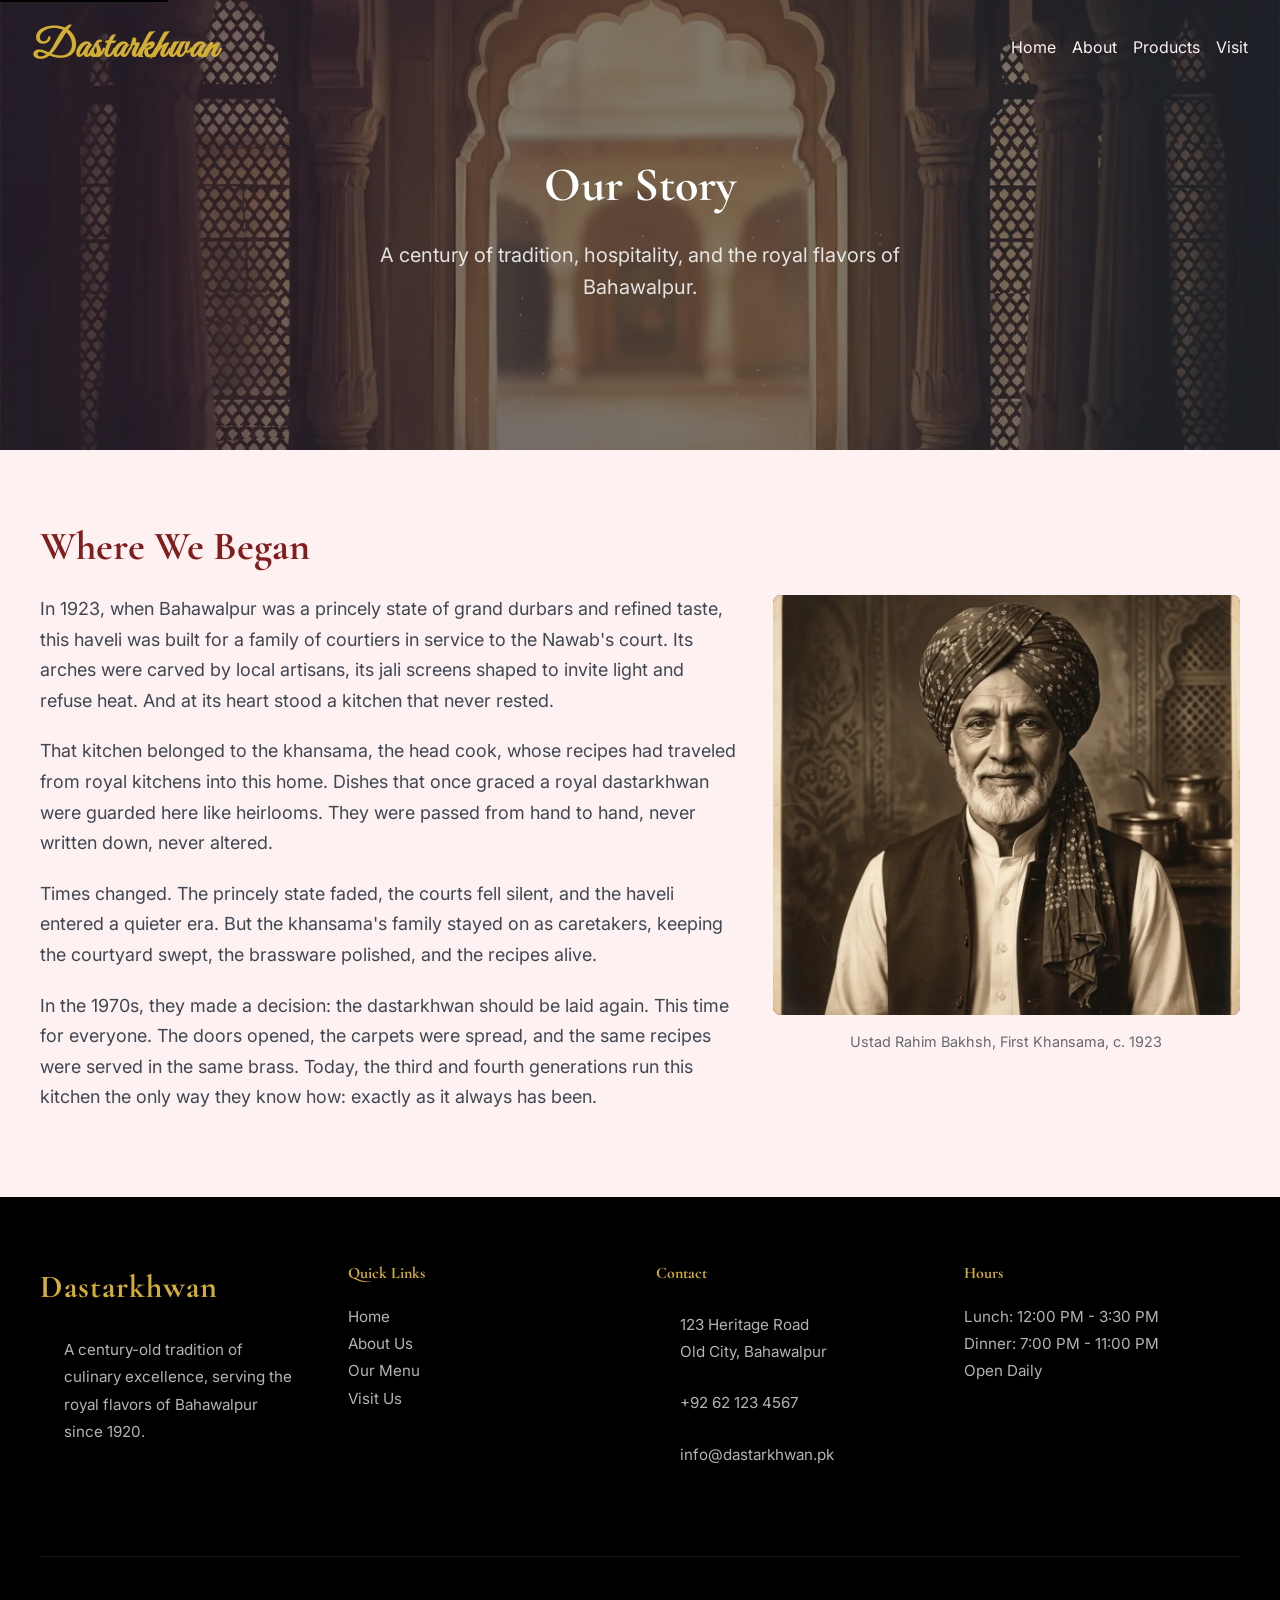
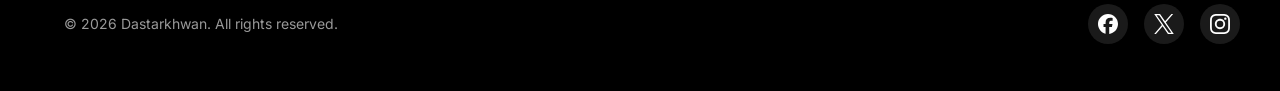
==== about.html @ 790984f5 "feat: added the about page." ====
<!doctype html>
<html lang="en">
    <head>
        <meta charset="utf-8" />
        <!-- Ensures proper viewport scaling on mobile/tablet devices -->
        <meta name="viewport" content="width=device-width, initial-scale=1.0" />
        <!-- Concise description for search engines & social previews -->
        <meta name="description" content="The story of Dastarkhwan — a century-old haveli in Bahawalpur, its khansama lineage, and the Nawabi recipes we serve today.">
        <!-- Preconnect to Google Fonts for faster loading -->
        <link rel="preconnect" href="https://fonts.googleapis.com" />
        <link rel="preconnect" href="https://fonts.gstatic.com" crossorigin />
        <link
            href="https://fonts.googleapis.com/css2?family=Cormorant+Garamond:wght@600;700&family=Great+Vibes&family=Inter:wght@400;500&display=swap"
            rel="stylesheet"
        />
        <link
            href="https://fonts.googleapis.com/css2?family=Inter:wght@400;500&family=Playfair+Display:wght@600;700&display=swap"
            rel="stylesheet"
        />
        <!-- Favicon -->
        <link rel="icon" type="image/x-icon" href="/favicon.ico">
        <link rel="icon" type="image/png" sizes="32x32" href="/images/favicon-32x32.png">
        <link rel="icon" type="image/png" sizes="16x16" href="/images/favicon-16x16.png">
        <link rel="apple-touch-icon" sizes="180x180" href="/images/apple-touch-icon.png">
        <link rel="manifest" href="/site.webmanifest">

        <!--Title -->
        <title>Our Story | Dastarkhwan</title>
        <link rel="stylesheet" type="text/css" href="css/styles.css" />
    </head>
    <body>
        <a href="#main" class="skip-link">Skip to main content</a>
        <header class="site-header">
            <h1><a href="index.html" class="logo-link">Dastarkhwan</a></h1>
            <nav>
                <ul>
                    <li><a href="#" class="nav-link">Home</a></li>
                    <li><a href="#" class="nav-link" aria-current="page">About</a></li>
                    <li><a href="#" class="nav-link">Products</a></li>
                    <li><a href="#" class="nav-link">Visit</a></li>
                </ul>
            </nav>
        </header>
        <main id="main" role="main" aria-label="Main content — Our Story">
            <section class="page-hero">
                <div class="container">
                    <h2>Our Story</h2>
                    <p>A century of tradition, hospitality, and the royal flavors of Bahawalpur.</p>
                </div>
            </section>
            <section class="origin">
                <div class="container">
                    <div class="origin-grid">
                        <div class="origin-text">
                            <h2>Where We Began</h2>
                            <p>In 1923, when Bahawalpur was a princely state of grand durbars and refined taste, this haveli was built for a family of courtiers in service to the Nawab's court. Its arches were carved by local artisans, its jali screens shaped to invite light and refuse heat. And at its heart stood a kitchen that never rested.</p>
                            <p>That kitchen belonged to the khansama, the head cook, whose recipes had traveled from royal kitchens into this home. Dishes that once graced a royal dastarkhwan were guarded here like heirlooms. They were passed from hand to hand, never written down, never altered.</p>
                            <p>Times changed. The princely state faded, the courts fell silent, and the haveli entered a quieter era. But the khansama's family stayed on as caretakers, keeping the courtyard swept, the brassware polished, and the recipes alive.</p>
                            <p>In the 1970s, they made a decision: the dastarkhwan should be laid again. This time for everyone. The doors opened, the carpets were spread, and the same recipes were served in the same brass. Today, the third and fourth generations run this kitchen the only way they know how: exactly as it always has been.</p>
                        </div>
                        <figure class="origin-image">
                            <div class="origin-photo">
                                <img src="/images/khansama-portrait.webp"
                                     alt="Sepia-toned vintage portrait of the founding khansama: an elderly man with a white beard, wearing a crisp white kurta and dark waistcoat.">
                             </div>
                                <figcaption>Ustad Rahim Bakhsh, First Khansama, c. 1923</figcaption>
                        </figure>
                    </div>
                </div>
            </section>
        </main>
        <footer class="site-footer">
            <div class="container">
                <div class="footer-grid">
                    <!-- Brand Column -->
                    <div class="footer-col">
                        <h3 class="footer-logo">Dastarkhwan</h3>
                        <p>A century-old tradition of culinary excellence, serving the royal flavors of Bahawalpur since 1920.</p>
                    </div>

                    <!-- Quick Links -->
                    <div class="footer-col">
                        <h4>Quick Links</h4>
                        <ul class="footer-links">
                            <li><a href="index.html">Home</a></li>
                            <li><a href="about.html">About Us</a></li>
                            <li><a href="products.html">Our Menu</a></li>
                            <li><a href="visit.html">Visit Us</a></li>
                        </ul>
                    </div>

                    <!-- Contact Info -->
                    <div class="footer-col">
                        <h4>Contact</h4>
                        <address class="footer-contact">
                            <p>123 Heritage Road<br>Old City, Bahawalpur</p>
                            <p>+92 62 123 4567</p>
                            <p>info@dastarkhwan.pk</p>
                        </address>
                    </div>

                    <!-- Hours -->
                    <div class="footer-col">
                        <h4>Hours</h4>
                        <ul class="footer-hours">
                            <li>Lunch: 12:00 PM - 3:30 PM</li>
                            <li>Dinner: 7:00 PM - 11:00 PM</li>
                            <li>Open Daily</li>
                        </ul>
                    </div>
                </div>

                <div class="footer-bottom">
                    <p>&copy; 2026 Dastarkhwan. All rights reserved.</p>
                    <div class="social-links">
                        <a href="#" aria-label="Facebook" class="social-link">
                            <img src="/images/icons/facebook.svg" alt="Facebook" width="24" height="24">
                        </a>
                        <a href="#" aria-label="X (formerly Twitter)" class="social-link">
                            <img src="/images/icons/x.svg" alt="X" width="24" height="24">
                        </a>
                        <a href="#" aria-label="Instagram" class="social-link">
                            <img src="/images/icons/instagram.svg" alt="Instagram" width="24" height="24">
                        </a>
                    </div>
                </div>
            </div>
        </footer>
        <script src="js/scripts.js"></script>
    </body>
</html>
---- css/styles.css ----
/*css/styles.css*/
:root {
    /* --- Main Brand Palette (Bahawalpur Heritage) --- */
    --clr-primary: hsl(0, 63%, 31%); /* Deep Burgundy (Main brand color) */
    --clr-secondary: hsl(
        0,
        47%,
        48%
    ); /* Lighter Red (Hover states, secondary elements) */
    --clr-accent: hsl(
        46,
        65%,
        52%
    ); /* Metallic Gold (Highlights, borders, special details) */

    /* --- UI Colors --- */
    --clr-bg: hsl(0, 86%, 97%); /* Soft Cream (Main page background) */
    --clr-text: hsla(
        215,
        28%,
        17%,
        85%
    ); /* Dark Slate (Main text, softer than pure black) */
    --clr-dark: hsl(215, 28%, 17%);

    /* --- System Colors (For feedback messages) --- */
    --clr-success: hsl(142, 72%, 29%); /* Deep Green */
    --clr-warning: hsl(26, 90%, 37%); /* Muted Amber */
    --clr-error: hsl(0, 74%, 42%); /* Muted Red */

    --clr-pure-white: hsl(0, 0%, 100%);
    --clr-true-black: hsl(0, 0%, 0%);
    --clr-antique-gold: hsl(43, 89%, 38%);

    /* Typography: Elegant serif for heritage headings, clean sans-serif for body */
    --ff-logo: "Great Vibes", cursive;
    --ff-heading: "Cormorant Garamond", "Playfair Display", Georgia, serif;
    --ff-body: "Inter", system-ui, sans-serif;
    /* Spacing Scale: Using 'rem' ensures spacing scales if the user changes browser text size */
    --space-sm: 1rem; /* 16px */
    --space-md: 2rem; /* 32px */
    --space-lg: 4rem; /* 64px */
    /* Additional style variables */
    --border-color: hsl(220, 13%, 91%);
    --radius-sm: 4px;
    --radius-md: 8px;
    --shadow-sm: 0 2px 4px hsla(215, 28%, 17%, 0.08);
    --shadow-md: 0 3px 6px hsla(215, 28%, 17%, 0.08);
    --shadow-md-wt: 0 3px 6px hsla(220, 13%, 91%, 75%);
    --transition-base: all 0.3s ease;
}

/* Reset browser default styling */
*,
*::before,
*::after {
    box-sizing: border-box;
    margin: 0;
    padding: 0;
}
body {
    font-family: var(--ff-body);
    line-height: 1.6;
    color: var(--clr-text);
}

p {
    font-size: 1.125rem;
}

/* Hides the skip link off-screen by default */

.skip-link {
    position: absolute;
    top: -40px;
    left: 0;
    background: var(--clr-true-black);
    color: var(--clr-pure-white);
    padding: 0.5rem;
    z-index: 100;
}

/* Slides the link into view ONLY when focused via keyboard */
.skip-link:focus {
    top: 0;
}
/* ============================================
   LAYOUT: HEADER & NAVIGATION
   ============================================ */
.site-header {
    background-color: transparent;
    color: var(--clr-pure-white);
    padding: var(--space-sm) var(--space-md);
    display: flex;
    justify-content: space-between;
    align-items: center;
    position: fixed;
    width: 100%;
    top: 0;
    z-index: 50;
}

/* site-header */
.site-header h1 {
    font-family: var(--ff-heading);
    color: var(--clr-primary);
}

.site-header ul {
    list-style: none;
    display: flex;
    gap: var(--space-sm);
}

/* Primary navigation styling */
.nav-link {
    text-decoration: none;
    color: var(--clr-bg);
    transition: var(--transition-base);
}
.nav-link:hover {
    color: var(--clr-secondary);
    text-shadow: var(--shadow-md-wt);
}

.logo-link {
    font-family: var(--ff-logo);
    font-size: 2.5rem;
    letter-spacing: 0.03em;
    text-decoration: none;
    color: var(--clr-accent);
}

.logo-link:hover {
    color: var(--clr-secondary);
    text-shadow: var(--shadow-md-wt);
}

.hero {
    background:
        linear-gradient(hsla(215, 28%, 17%, 50%), hsla(215, 28%, 17%, 50%)),
        url("/images/banner.webp");
    background-color: var(--clr-primary);
    background-size: cover;
    background-position: center;
    min-height: 100vh;
    display: flex;
    justify-content: center;
    align-items: center;
}

.hero-content {
    color: var(--clr-pure-white);
    text-align: center;
    max-width: 600px;
    padding: 0 var(--space-sm);
}
.hero h2 {
    font-family: var(--ff-heading);
    font-size: 3rem;
    margin-bottom: var(--space-sm);
}

.hero p {
    font-size: 1.125rem;
    margin-top: 1rem; /* Adds a little breathing room between the h2 and the p */
}

.btn-primary {
    display: inline-block;
    background-color: var(--clr-accent);
    color: var(--clr-text);
    padding: 0.75rem 2rem;
    text-decoration: none;
    border-radius: var(--radius-sm);
    margin-top: var(--space-sm);
    transition: var(--transition-base); /* Enables smooth animations */
}

.btn-primary:hover {
    background-color: var(
        --clr-antique-gold
    ); /* A slightly darker, richer gold */
    color: var(--clr-pure-white);
    transform: translateY(-2px); /* Lifts the button up slightly */
    box-shadow: var(--shadow-sm); /* Adds a subtle shadow underneath */
}

/* The solid state of the header when scrolled */
.site-header.scrolled {
    background-color: var(--clr-bg); /* Back to soft cream */
    color: var(--clr-text); /* Back to dark slate text */
    box-shadow: var(--shadow-sm); /* Adds a subtle shadow underneath */
}

/* Ensure the logo and links change color when the header is solid */

.site-header.scrolled .nav-link {
    color: inherit;
}

.site-header.scrolled .nav-link:hover {
    color: var(--clr-primary);
    border-bottom: 1px solid var(--clr-secondary);
}

.site-header.scrolled .logo-link {
    color: var(--clr-primary);
}

.site-header.scrolled .logo-link:hover {
    color: var(--clr-secondary);
    text-shadow: var(--shadow-md);
}

.heritage {
    background-color: var(--clr-bg);
    padding: var(--space-lg) var(--space-md);
    color: var(--clr-text);
    text-align: center;
}



.container {
    max-width: 1200px;
    margin: 0 auto;
}

.container p {
    margin: 1.5rem;
}

.btn-secondary {
    display: inline-block;
    background-color: var(--clr-bg);
    color: var(--clr-text);
    padding: 0.75rem 2rem;
    text-decoration: none;
    border: 1px solid var(--clr-accent);
    border-radius: var(--radius-sm);
    margin-top: var(--space-md);
    transition: var(--transition-base);
}

.btn-secondary:hover {
    background-color: var(--clr-accent);
    color: var(--clr-text);
}

/* ============================================
   SIGNATURE DISHES SECTION
============================================ */
.signature-dishes {
    background-color: var(--clr-bg);
    padding: var(--space-lg) var(--space-md);
    text-align: center;
}

.signature-dishes h2 {
    font-family: var(--ff-heading);
    font-size: 2.5rem;
    color: var(--clr-primary);
    margin-bottom: var(--space-sm);
}

.signature-dishes .section-intro {
    font-size: 1.125rem;
    color: var(--clr-text);
    margin-bottom: var(--space-md);
    max-width: 600px;
    margin-left: auto;
    margin-right: auto;
}



/* Grid Layout */
.dishes-grid {
    display: grid;
    grid-template-columns: repeat(auto-fit, minmax(280px, 1fr));
    gap: var(--space-md);
    margin: var(--space-lg) 0;
}

/* Dish Card */
.dish-card {
    background-color: var(--clr-pure-white);
    border-radius: var(--radius-md);
    overflow: hidden;
    box-shadow: var(--shadow-sm);
    transition: var(--transition-base);
    position: relative;
}

.dish-card:hover {
    transform: translateY(-4px);
    box-shadow: var(--shadow-md);
}

/* Dish Image Container */
.dish-image {
    position: relative;
    width: 100%;
    height: 250px;
    overflow: hidden;
}

.dish-image img {
    width: 100%;
    height: 100%;
    object-fit: cover;
    transition: var(--transition-base);
}

.dish-card:hover .dish-image img {
    transform: scale(1.05);
}

/* Favorite Button */
.favorite-btn {
    position: absolute;
    top: 1rem;
    right: 1rem;
    background-color: var(--clr-pure-white);
    border: none;
    border-radius: 50%;
    width: 40px;
    height: 40px;
    cursor: pointer;
    display: flex;
    align-items: center;
    justify-content: center;
    box-shadow: var(--shadow-sm);
    transition: var(--transition-base);
}

.favorite-btn:hover {
    transform: scale(1.1);
}

.heart-icon {
    font-size: 1.5rem;
    color: var(--clr-text);
    transition: var(--transition-base);
}

.favorite-btn.active .heart-icon {
    color: var(--clr-error);
}

/* Dish Content */
.dish-content {
    padding: var(--space-sm);
    text-align: left;
}

.dish-content h3 {
    font-family: var(--ff-heading);
    font-size: 1.5rem;
    color: var(--clr-primary);
    margin-bottom: 0.5rem;
}

.dish-content p {
    font-size: 1rem;
    color: var(--clr-text);
    margin-bottom: 1rem;
    line-height: 1.6;
}

/* Dish Footer (Price & Favorite Count) */
.dish-footer {
    display: flex;
    justify-content: space-between;
    align-items: center;
    padding-top: 1rem;
    border-top: 1px solid var(--border-color);
}

.price {
    font-size: 1.25rem;
    font-weight: 600;
    color: var(--clr-accent);
}

.favorite-count {
    font-size: 0.875rem;
    color: var(--clr-text);
    opacity: 0.7;
}



/* Adjust grid for better column distribution */
.dishes-grid {
    display: grid;
    grid-template-columns: repeat(
        auto-fit,
        minmax(250px, 1fr)
    ); /* Slightly smaller min */
    gap: var(--space-md);
    margin: var(--space-lg) 0;
}

/* Add missing shadow variable if not present */
.shadow-md {
    box-shadow: var(--shadow-md);
}

/* ============================================
   THE DINING EXPERIENCE SECTION
============================================ */
.experience {
    background-color: var(--clr-primary); /* Deep burgundy background */
    color: var(--clr-pure-white);
    padding: var(--space-md) var(--space-sm);
    text-align: center;
}

.experience h2 {
    font-family: var(--ff-heading);
    font-size: 2.5rem;
    margin-bottom: var(--space-sm);
}

.experience .section-intro {
    color: hsla(0, 0%, 100%, 0.8); /* Slightly transparent white for subtext */
    margin-bottom: var(--space-lg);
 /*   max-width: 600px; */
    margin-left: auto;
    margin-right: auto;
}

/* Features Grid */
.features-grid {
    display: grid;
    grid-template-columns: repeat(auto-fit, minmax(280px, 1fr));
    gap: var(--space-sm);
    margin: 0 auto;
}

/* Feature Card */
.feature-card {
    background-color: hsla(0, 0%, 100%, 0.05); /* Very subtle white overlay */
    border: 1px solid var(--clr-accent); /* Metallic gold border */
    border-radius: var(--radius-md);
    padding: var(--space-sm);
    transition: var(--transition-base);
}

.feature-card:hover {
    background-color: hsla(0, 0%, 100%, 0.1); /* Slightly brighter on hover */
    transform: translateY(-4px);
}

.feature-icon {
    font-size: 3rem;
    margin-bottom: var(--space-sm);
    display: block;
}

.feature-card h3 {
    font-family: var(--ff-heading);
    font-size: 1.5rem;
    color: var(--clr-accent); /* Gold headings */
    margin-bottom: 0.5rem;
}

.feature-card p {
    font-size: 1rem;
    line-height: 1.6;
    color: hsla(0, 0%, 100%, 0.85);
}

/* ============================================
   TESTIMONIALS SECTION
============================================ */
.testimonials {
    background-color: var(--clr-bg);
    padding: var(--space-lg) var(--space-md);
    text-align: center;
}

.testimonials h2 {
    font-family: var(--ff-heading);
    font-size: 2.5rem;
    color: var(--clr-primary);
    margin-bottom: var(--space-sm);
}

.testimonials .section-intro {
    font-size: 1.125rem;
    color: var(--clr-text);
    margin-bottom: var(--space-lg);
    max-width: 600px;
    margin-left: auto;
    margin-right: auto;
}

/* Testimonials Grid */
.testimonials-grid {
    display: grid;
    grid-template-columns: repeat(auto-fit, minmax(280px, 1fr));
    gap: var(--space-md);
    max-width: 1200px;
    margin: 0 auto;
}

/* Testimonial Card */
.testimonial-card {
    background-color: var(--clr-pure-white);
    border-radius: var(--radius-md);
    padding: var(--space-md);
    box-shadow: var(--shadow-sm);
    transition: var(--transition-base);
    text-align: left;
    display: flex;
    flex-direction: column;
}

.testimonial-card:hover {
    transform: translateY(-4px);
    box-shadow: var(--shadow-md);
}

/* Star Rating */
.stars {
    color: var(--clr-accent);
    font-size: 1.25rem;
    margin-bottom: var(--space-sm);
    letter-spacing: 0.1em;
}

/* Quote */
.testimonial-card blockquote {
    font-size: 1rem;
    line-height: 1.7;
    color: var(--clr-text);
    margin-bottom: var(--space-sm);
    font-style: italic;
    flex-grow: 1;
    position: relative;
    padding-left: 1.5rem;
}

.testimonial-card blockquote::before {
    content: '"';
    position: absolute;
    left: 0;
    top: -0.5rem;
    font-size: 3rem;
    color: var(--clr-accent);
    font-family: var(--ff-heading);
    opacity: 0.3;
}

/* Customer Citation */
.testimonial-card cite {
    font-size: 0.875rem;
    color: var(--clr-primary);
    font-weight: 600;
    font-style: normal;
    display: block;
    margin-top: auto;
    padding-top: var(--space-sm);
    border-top: 1px solid var(--border-color);
}

/* ============================================
   VISIT US TEASER SECTION
============================================ */
.visit-teaser {
    background-color: var(--clr-dark); /* Dark slate for an evening feel */
    color: var(--clr-pure-white);
    padding: var(--space-lg) var(--space-md);
    text-align: center;
}

.visit-teaser h2 {
    font-family: var(--ff-heading);
    font-size: 2.5rem;
    margin-bottom: var(--space-sm);
}

.visit-teaser .section-intro {
    color: hsla(0, 0%, 100%, 0.8);
    margin-bottom: var(--space-lg);
}

.visit-info-grid {
    display: grid;
    grid-template-columns: repeat(auto-fit, minmax(250px, 1fr));
    gap: var(--space-md);
    max-width: 1000px; /* Keeps it from stretching too wide on 1920px screens */
    margin: 0 auto var(--space-lg);
}

.visit-card {
    padding: var(--space-md);
    border: 1px solid hsla(0, 0%, 100%, 0.1); /* Very subtle white border */
    border-radius: var(--radius-md);
    transition: var(--transition-base);
}

.visit-card:hover {
    border-color: var(--clr-accent); /* Turns gold on hover */
    transform: translateY(-4px);
}

.visit-icon {
    font-size: 2.5rem;
    margin-bottom: var(--space-sm);
}

.visit-card h3 {
    font-family: var(--ff-heading);
    font-size: 1.5rem;
    color: var(--clr-accent);
    margin-bottom: 0.5rem;
}

.visit-card p {
    font-size: 1rem;
    line-height: 1.6;
    color: hsla(0, 0%, 100%, 0.85);
}

/* ============================================
   FOOTER
============================================ */
.site-footer {
    background-color: var(--clr-true-black);
    color: var(--clr-pure-white);
    padding: var(--space-lg) var(--space-md) var(--space-md);
}

.footer-grid {
    display: grid;
    grid-template-columns: repeat(auto-fit, minmax(200px, 1fr));
    gap: var(--space-md);
    margin-bottom: var(--space-lg);
}

.footer-col h3,
.footer-col h4 {
    font-family: var(--ff-heading);
    color: var(--clr-accent);
    margin-bottom: var(--space-sm);
}

.footer-logo {
    font-family: var(--ff-logo);
    font-size: 2rem;
    letter-spacing: 0.03em;
}

.footer-col p,
.footer-col li {
    font-size: 0.95rem;
    line-height: 1.8;
    color: hsla(0, 0%, 100%, 0.7);
}

.footer-links {
    list-style: none;
}

.footer-links a {
    color: hsla(0, 0%, 100%, 0.7);
    text-decoration: none;
    transition: var(--transition-base);
}

.footer-links a:hover {
    color: var(--clr-accent);
}

.footer-contact {
    font-style: normal;
}

.footer-hours {
    list-style: none;
}

.footer-bottom {
    border-top: 1px solid hsla(0, 0%, 100%, 0.1);
    padding-top: var(--space-md);
    display: flex;
    justify-content: space-between;
    align-items: center;
    flex-wrap: wrap;
    gap: var(--space-sm);
}

.footer-bottom p {
    font-size: 0.875rem;
    color: hsla(0, 0%, 100%, 0.6);
}

.social-links {
    display: flex;
    gap: var(--space-sm);
}

.social-links a {
    font-size: 1.5rem;
    text-decoration: none;
    transition: var(--transition-base);
}

.social-links a:hover {
    transform: scale(1.2);
}

.social-links {
    display: flex;
    gap: var(--space-sm);
}

.social-link {
    display: inline-flex;
    align-items: center;
    justify-content: center;
    width: 40px;
    height: 40px;
    border-radius: 50%;
    background-color: hsla(0, 0%, 100%, 0.1);
    transition: var(--transition-base);
}

.social-link:hover {
    background-color: var(--clr-accent);
    transform: translateY(-2px);
}

.social-link img {
    width: 20px;
    height: 20px;
    filter: brightness(0) invert(1); /* Makes the icons white */
    transition: var(--transition-base);
}

.social-link:hover img {
    filter: brightness(0); /* Makes the icons black on gold background */
}

/* -------------- */
/* ============================================
   PAGE HERO — reusable on About / Products / Visit
============================================ */
.page-hero {
    background:
        linear-gradient(hsla(215, 28%, 17%, 0.55), hsla(215, 28%, 17%, 0.55)),
        url("/images/about-hero.webp"); /* your architectural-detail image */
    background-color: var(--clr-primary); /* fallback while image loads/missing */
    background-size: cover;
    background-position: center;
    min-height: 50vh; /* shorter than the homepage's 100vh */
    display: flex;
    justify-content: center;
    align-items: center;
    text-align: center;
    color: var(--clr-pure-white);
    padding: var(--space-lg) var(--space-md); /* breathing room on small screens */
}

.page-hero h2 {
    font-family: var(--ff-heading);
    font-size: 3rem;
    margin-bottom: var(--space-sm);
}

.page-hero p {
    font-size: 1.25rem;
    color: hsla(0, 0%, 100%, 0.85);
    max-width: 600px;
    margin: 0 auto;
}

/* ============================================
   THE ORIGIN SECTION
============================================ */
.origin {
    background-color: var(--clr-bg);
    padding: var(--space-lg) var(--space-md);
    color: var(--clr-text);
}

.origin-grid {
    display: grid;
    grid-template-columns: 3fr 2fr; /* text gets 60%, image gets 40% */
    gap: var(--space-md);
    align-items: center; /* image vertically centers against the text column */
}

.origin-text h2 {
    font-family: var(--ff-heading);
    font-size: 2.5rem;
    color: var(--clr-primary);
    margin-bottom: var(--space-sm);
}

.origin-text p {
    margin: 0 0 1.25rem 0; /* overrides .container p's 1.5rem on all sides */
    line-height: 1.7;
}

.origin-image {
    margin: 0;
}

/* Cropping frame: owns the fallback color, radius, and clipping */
.origin-photo {
    position: relative;
    min-height: 420px;
    border-radius: var(--radius-md);
    overflow: hidden;
    background-color: var(--clr-primary);
}

/* Absolute-fill: immune to the percentage-height ambiguity */
.origin-photo img {
    position: absolute;
    top: 0;
    left: 0;
    width: 100%;
    height: 100%;
    object-fit: cover;
    display: block;
}

/* Caption: dark text on cream — readable, plaque-like */
.origin-image figcaption {
    margin-top: var(--space-sm);
    text-align: center;
    font-size: 0.9rem;
    line-height: 1.5;
    color: var(--clr-text);
    opacity: 0.8;
}

@media (max-width: 800px) {
    .origin-grid {
        grid-template-columns: 1fr; /* stack: text first, image below */
    }
    .origin-photo {
        min-height: 360px;
    }
}
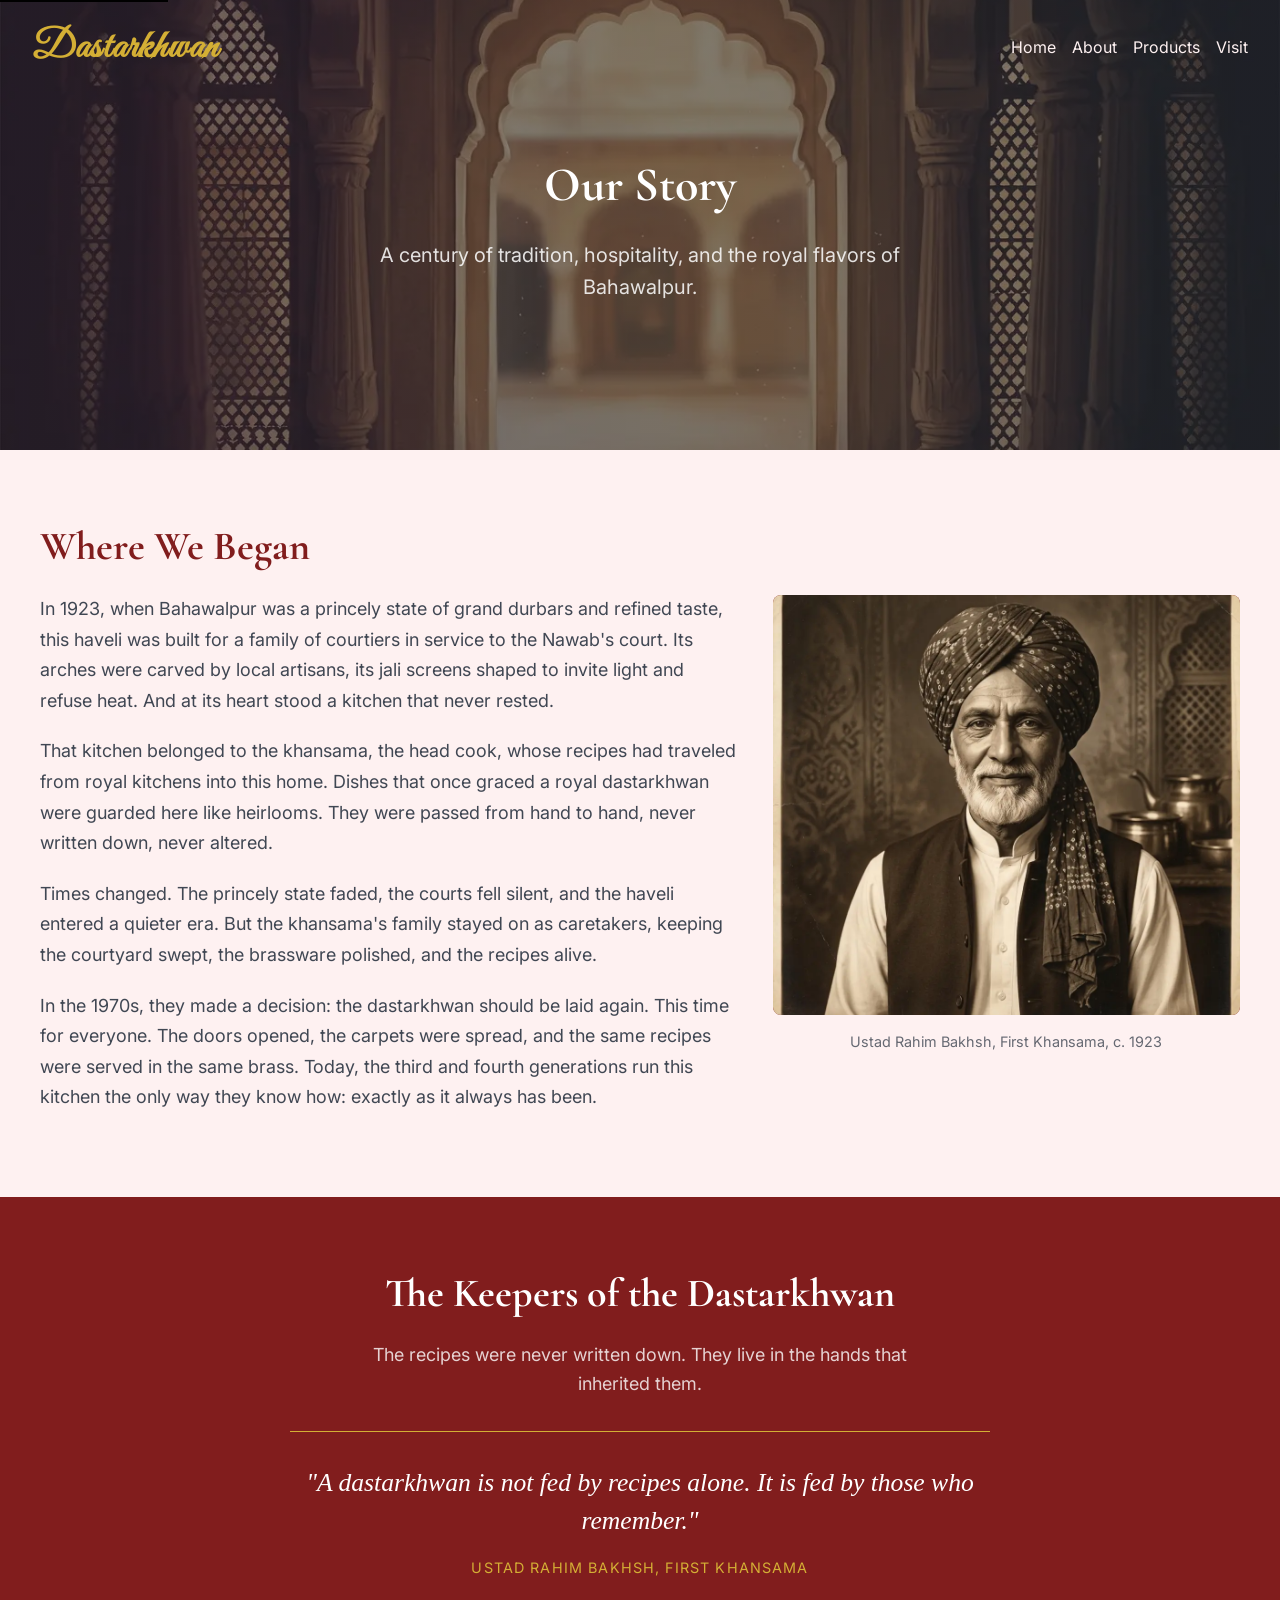
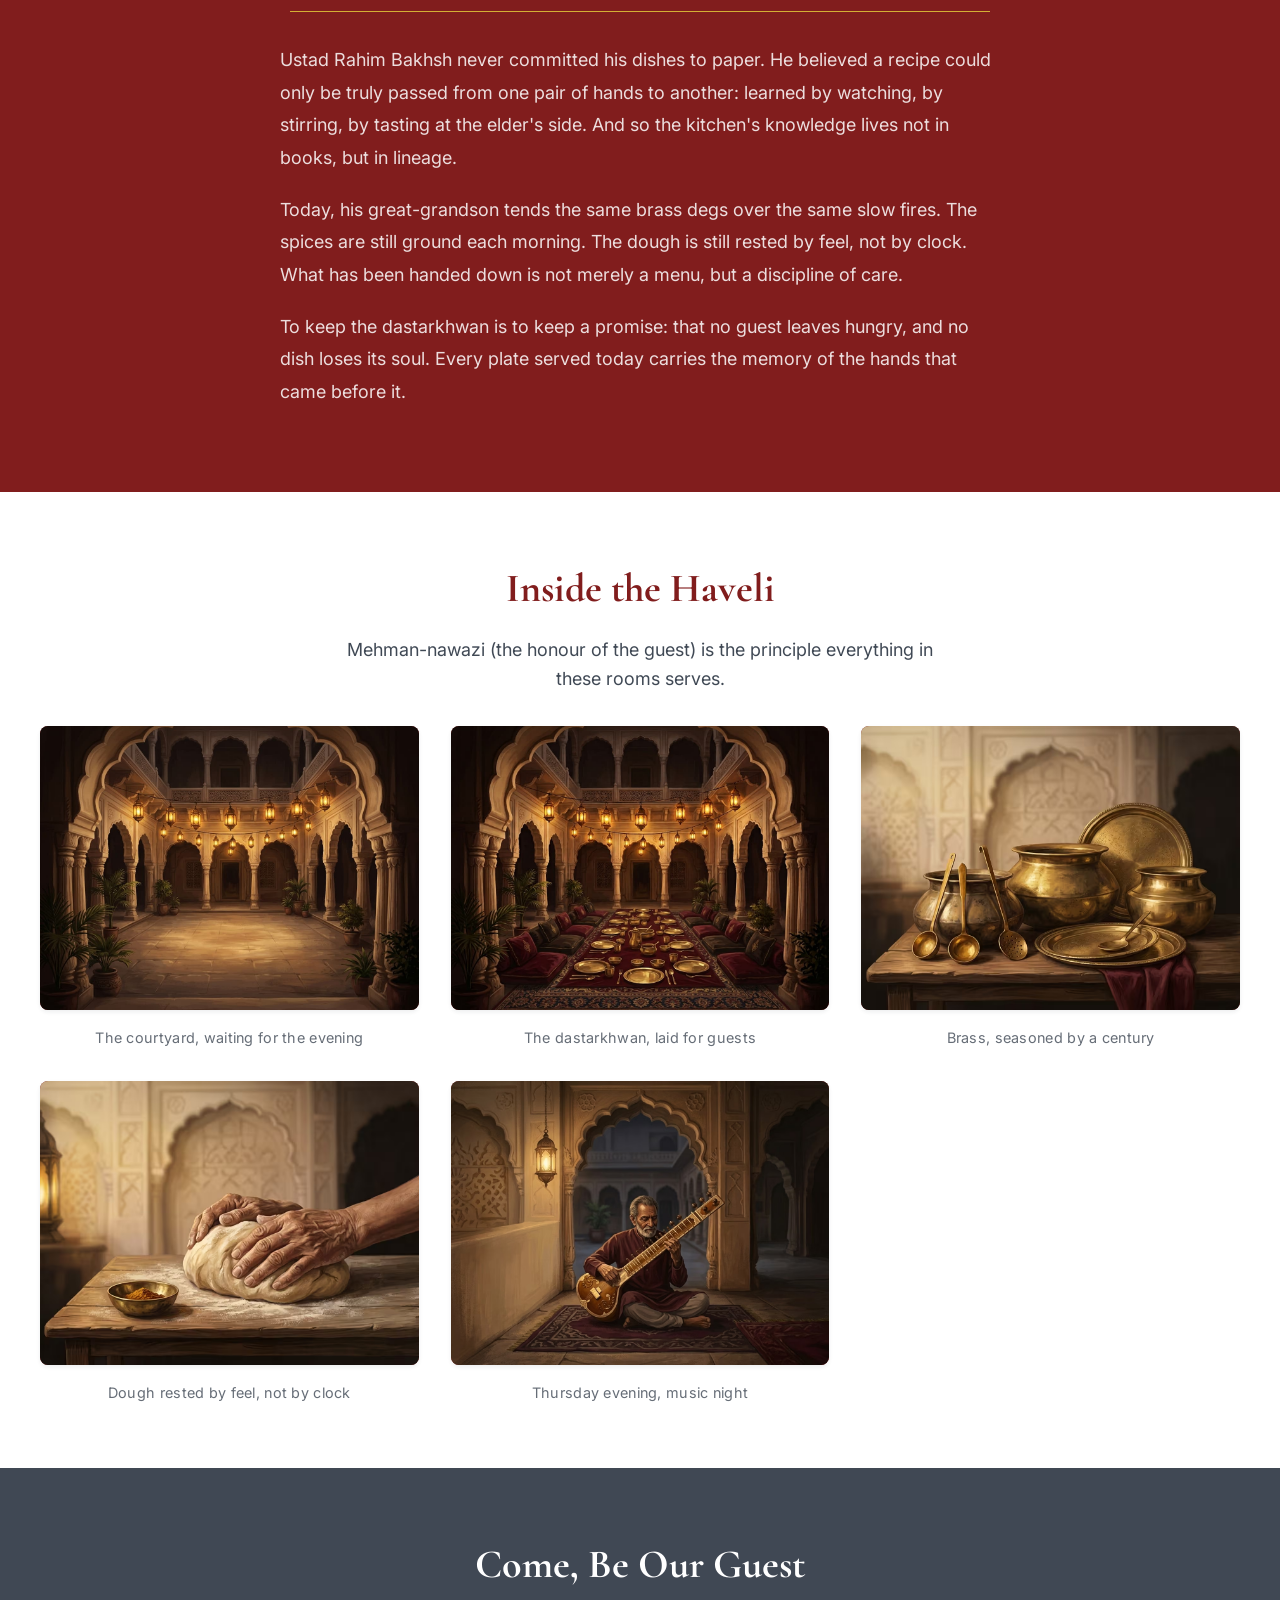
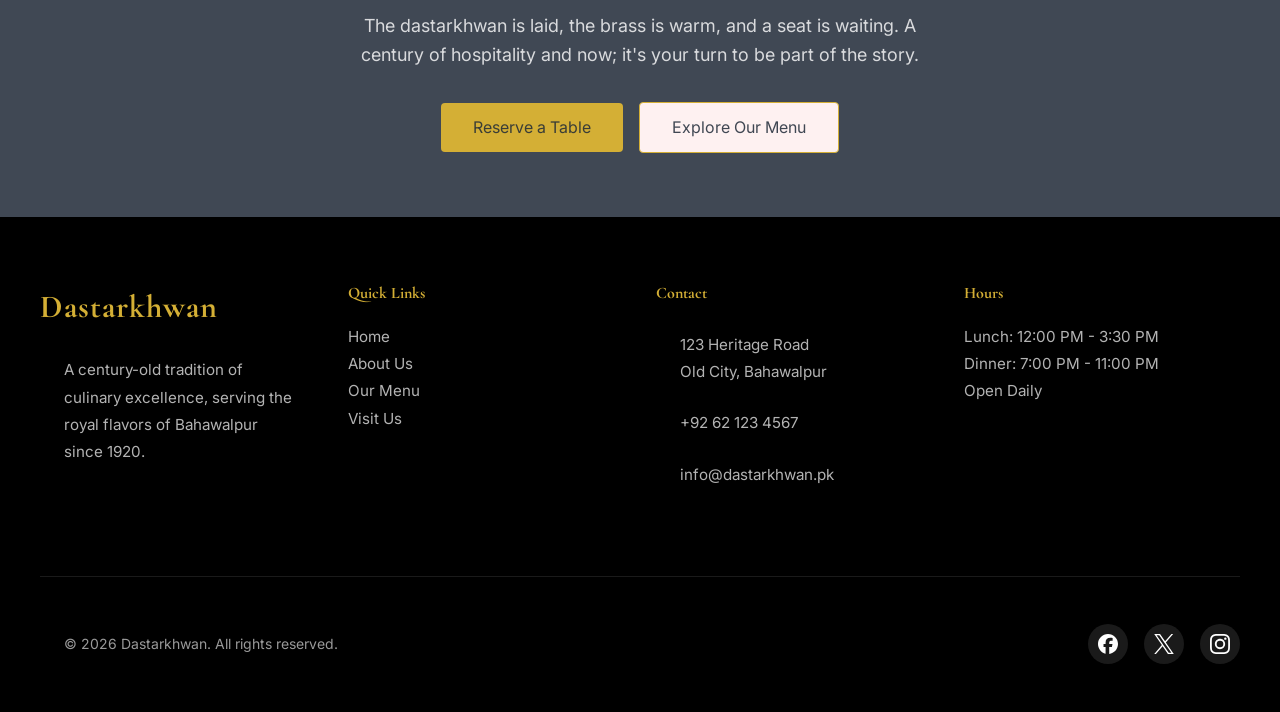
==== commit 0d73a79d: "feat: updated the about page." ====
--- a/about.html
+++ b/about.html
@@ -34,10 +34,10 @@
             <h1><a href="index.html" class="logo-link">Dastarkhwan</a></h1>
             <nav>
                 <ul>
-                    <li><a href="#" class="nav-link">Home</a></li>
-                    <li><a href="#" class="nav-link" aria-current="page">About</a></li>
-                    <li><a href="#" class="nav-link">Products</a></li>
-                    <li><a href="#" class="nav-link">Visit</a></li>
+                    <li><a href="index.html" class="nav-link">Home</a></li>
+                    <li><a href="about.html" class="nav-link" aria-current="page">About</a></li>
+                    <li><a href="products.html" class="nav-link">Products</a></li>
+                    <li><a href="visit.html" class="nav-link">Visit</a></li>
                 </ul>
             </nav>
         </header>
@@ -68,6 +68,111 @@
                     </div>
                 </div>
             </section>
+            <section class="keepers">
+                <div class="container">
+                    <h2>The Keepers of the Dastarkhwan</h2>
+                    <p class="section-intro">
+                        The recipes were never written down. They live in the hands that inherited them.
+                    </p>
+
+                <blockquote class="keeper-creed">
+                    <p>"A dastarkhwan is not fed by recipes alone. It is fed by those who remember."</p>
+                    <cite>Ustad Rahim Bakhsh, first khansama</cite>
+                </blockquote>
+
+                <div class="keepers-text">
+                    <p>
+                        Ustad Rahim Bakhsh never committed his dishes to paper. He believed a recipe
+                        could only be truly passed from one pair of hands to another: learned by
+                        watching, by stirring, by tasting at the elder's side. And so the kitchen's
+                        knowledge lives not in books, but in lineage.
+                    </p>
+                    <p>
+                        Today, his great-grandson tends the same brass degs over the same slow fires.
+                        The spices are still ground each morning. The dough is still rested by feel,
+                        not by clock. What has been handed down is not merely a menu, but a discipline
+                        of care.
+                    </p>
+                    <p>
+                        To keep the dastarkhwan is to keep a promise: that no guest leaves hungry, and
+                        no dish loses its soul. Every plate served today carries the memory of the
+                        hands that came before it.
+                    </p>
+                </div>
+                </div>
+            </section>
+            <section class="gallery">
+                <div class="container">
+        <h2>Inside the Haveli</h2>
+        <p class="section-intro">
+            Mehman-nawazi (the honour of the guest) is the principle
+            everything in these rooms serves.
+        </p>
+
+        <div class="gallery-grid">
+            <!-- Figure 1 -->
+            <figure class="gallery-item">
+                <div class="gallery-frame">
+                    <img src="/images/gallery/courtyard-dusk.jpg"
+                         alt="The haveli's open courtyard at dusk, strung with glowing lanterns that cast pools of amber light on worn stone."
+                         loading="lazy">
+                </div>
+                <figcaption>The courtyard, waiting for the evening</figcaption>
+            </figure>
+            <!-- Figure 2 -->
+            <figure class="gallery-item">
+                <div class="gallery-frame">
+                    <img src="/images/gallery/dastarkhwan-spread.jpg"
+                         alt="A burgundy velvet dastarkhwan cloth laid on the floor with rows of polished brass plates and low cushions."
+                         loading="lazy">
+                </div>
+                <figcaption>The dastarkhwan, laid for guests</figcaption>
+            </figure>
+            <!-- Figure 3 -->
+            <figure class="gallery-item">
+                <div class="gallery-frame">
+                    <img src="/images/gallery/brass-deghs.avif"
+                         alt="A group of heirloom brass cooking pots, ladles, and serving trays on a worn wooden surface, dulled by decades of use."
+                         loading="lazy">
+                </div>
+                <figcaption>Brass, seasoned by a century</figcaption>
+            </figure>
+            <!-- Figure 4 -->
+            <figure class="gallery-item">
+                <div class="gallery-frame">
+                    <img src="/images/gallery/hands-dough.avif"
+                         alt="Weathered hands kneading dough on a floured wooden board, with a small brass bowl of spices nearby."
+                         loading="lazy">
+                </div>
+                <figcaption>Dough rested by feel, not by clock</figcaption>
+            </figure>
+
+            <!-- Figure 4 -->
+            <figure class="gallery-item">
+                <div class="gallery-frame">
+                    <img src="/images/gallery/musician.avif"
+                         alt="A traditional musician seated in warm evening light, playing a stringed instrument."
+                         loading="lazy">
+                </div>
+                <figcaption>Thursday evening, music night</figcaption>
+            </figure>
+            <!-- Figures 2–6 follow the exact same structure -->
+                </div>
+                </div>
+            </section>
+            <section class="about-cta">
+    <div class="container">
+        <h2>Come, Be Our Guest</h2>
+        <p class="section-intro">
+            The dastarkhwan is laid, the brass is warm, and a seat is waiting.
+            A century of hospitality and now; it's your turn to be part of the story.
+        </p>
+        <div class="cta-buttons">
+            <a href="visit.html" class="btn-primary">Reserve a Table</a>
+            <a href="products.html" class="btn-secondary">Explore Our Menu</a>
+        </div>
+    </div>
+</section>
         </main>
         <footer class="site-footer">
             <div class="container">
--- a/css/styles.css
+++ b/css/styles.css
@@ -849,3 +849,163 @@
         min-height: 360px;
     }
 }
+
+/* ============================================
+   THE KEEPERS OF THE DASTARKHWAN SECTION
+============================================ */
+.keepers {
+    background-color: var(--clr-primary);
+    color: var(--clr-pure-white);
+    padding: var(--space-lg) var(--space-md);
+    text-align: center;
+}
+
+.keepers h2 {
+    font-family: var(--ff-heading);
+    font-size: 2.5rem;
+    margin-bottom: var(--space-sm);
+}
+
+.keepers .section-intro {
+    font-size: 1.125rem;
+    color: hsla(0, 0%, 100%, 0.8);
+    max-width: 600px;
+    margin: 0 auto var(--space-md);
+}
+
+/* The creed: the centerpiece quote, framed like a plaque */
+.keeper-creed {
+    max-width: 700px;
+    margin: 0 auto var(--space-md);
+    padding: var(--space-md) 0;
+    border-top: 1px solid var(--clr-accent);
+    border-bottom: 1px solid var(--clr-accent);
+}
+
+.keeper-creed p {
+    font-family: var(--ff-heading);
+    font-size: 1.6rem;
+    font-style: italic;
+    line-height: 1.5;
+    margin: 0; /* overrides .container p's 1.5rem on all sides */
+}
+
+.keeper-creed cite {
+    display: block;
+    margin-top: var(--space-sm);
+    font-size: 0.9rem;
+    font-style: normal; /* cite defaults to italic; a name shouldn't be */
+    letter-spacing: 0.08em;
+    text-transform: uppercase;
+    color: var(--clr-accent);
+}
+
+/* Supporting narrative: centered block, left-aligned prose */
+.keepers-text {
+    max-width: 720px;
+    margin: 0 auto;
+    text-align: left;
+}
+
+.keepers-text p {
+    margin: 0 0 1.25rem 0;
+    line-height: 1.8;
+    color: hsla(0, 0%, 100%, 0.85);
+}
+
+/* ============================================
+   GALLERY SECTION — the "museum wall"
+============================================ */
+.gallery {
+    background-color: var(--clr-pure-white);
+    padding: var(--space-lg) var(--space-md);
+    text-align: center;
+}
+
+.gallery h2 {
+    font-family: var(--ff-heading);
+    font-size: 2.5rem;
+    color: var(--clr-primary);
+    margin-bottom: var(--space-sm);
+}
+
+.gallery .section-intro {
+    font-size: 1.125rem;
+    color: var(--clr-text);
+    max-width: 600px;
+    margin: 0 auto var(--space-md);
+}
+
+.gallery-grid {
+    display: grid;
+    grid-template-columns: repeat(auto-fit, minmax(300px, 1fr));
+    gap: var(--space-md);
+}
+
+.gallery-item {
+    margin: 0; /* reset figure default */
+}
+
+.gallery-frame {
+    overflow: hidden;
+    border-radius: var(--radius-md);
+    background-color: var(--clr-primary); /* burgundy fallback while loading */
+    box-shadow: var(--shadow-sm);
+}
+
+.gallery-frame img {
+    aspect-ratio: 4 / 3;
+    width: 100%;
+    object-fit: cover;
+    display: block;
+    transition: var(--transition-base);
+}
+
+.gallery-frame:hover img {
+    transform: scale(1.05);
+}
+
+.gallery-item figcaption {
+    font-size: 0.9rem;
+    color: var(--clr-text);
+    opacity: 0.8;
+    padding-top: var(--space-sm);
+    letter-spacing: 0.02em;
+}
+
+/* ============================================
+   ABOUT CTA SECTION — the closing invitation
+============================================ */
+.about-cta {
+    background-color: var(--clr-text); /* dark slate bookend */
+    color: var(--clr-pure-white);
+    padding: var(--space-lg) var(--space-md);
+    text-align: center;
+}
+
+.about-cta h2 {
+    font-family: var(--ff-heading);
+    font-size: 2.5rem;
+    margin-bottom: var(--space-sm);
+}
+
+.about-cta .section-intro {
+    font-size: 1.125rem;
+    color: hsla(0, 0%, 100%, 0.8);
+    max-width: 600px;
+    margin: 0 auto var(--space-md);
+}
+
+.cta-buttons {
+    display: flex;
+    justify-content: center;
+    align-items: center;
+    gap: var(--space-sm);
+    flex-wrap: wrap; /* stack gracefully on narrow screens */
+}
+
+/* Neutralize the base buttons' differing top-margins so the row aligns */
+.cta-buttons .btn-primary,
+.cta-buttons .btn-secondary {
+    margin-top: 0;
+}
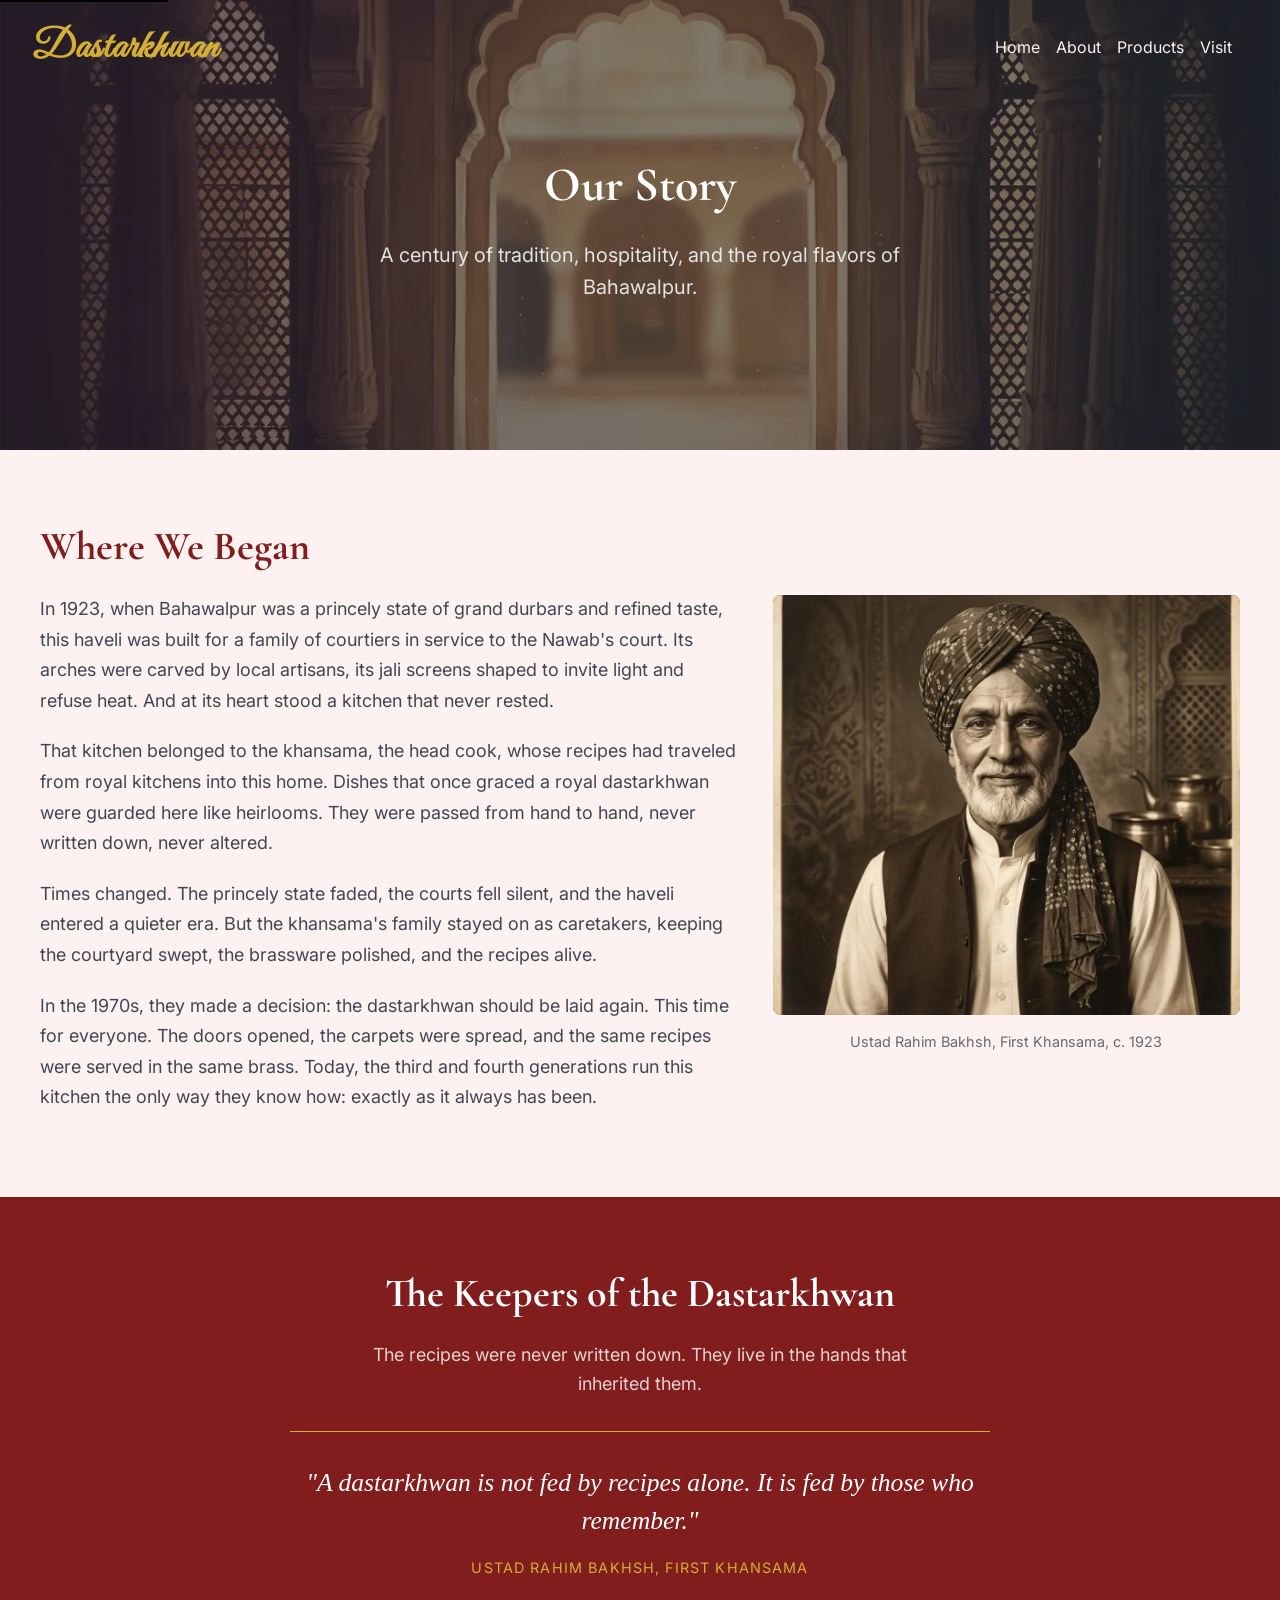
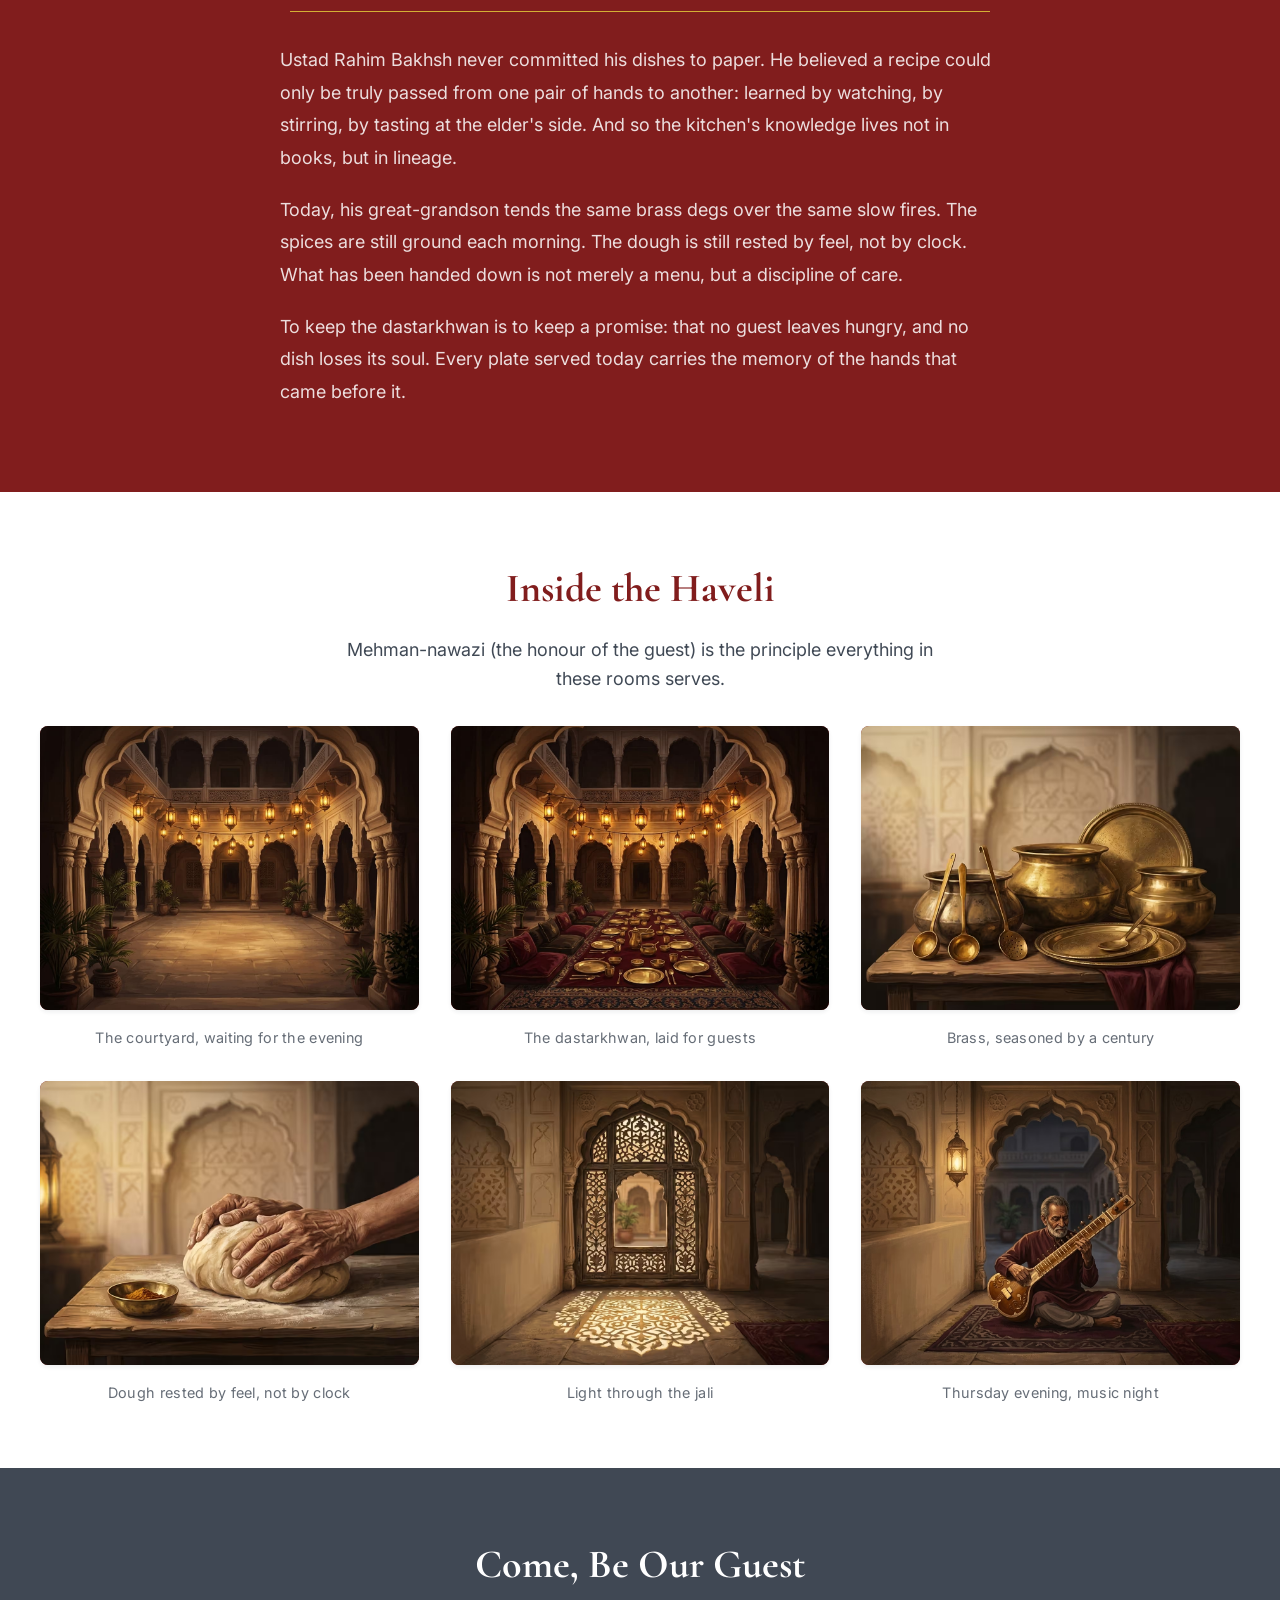
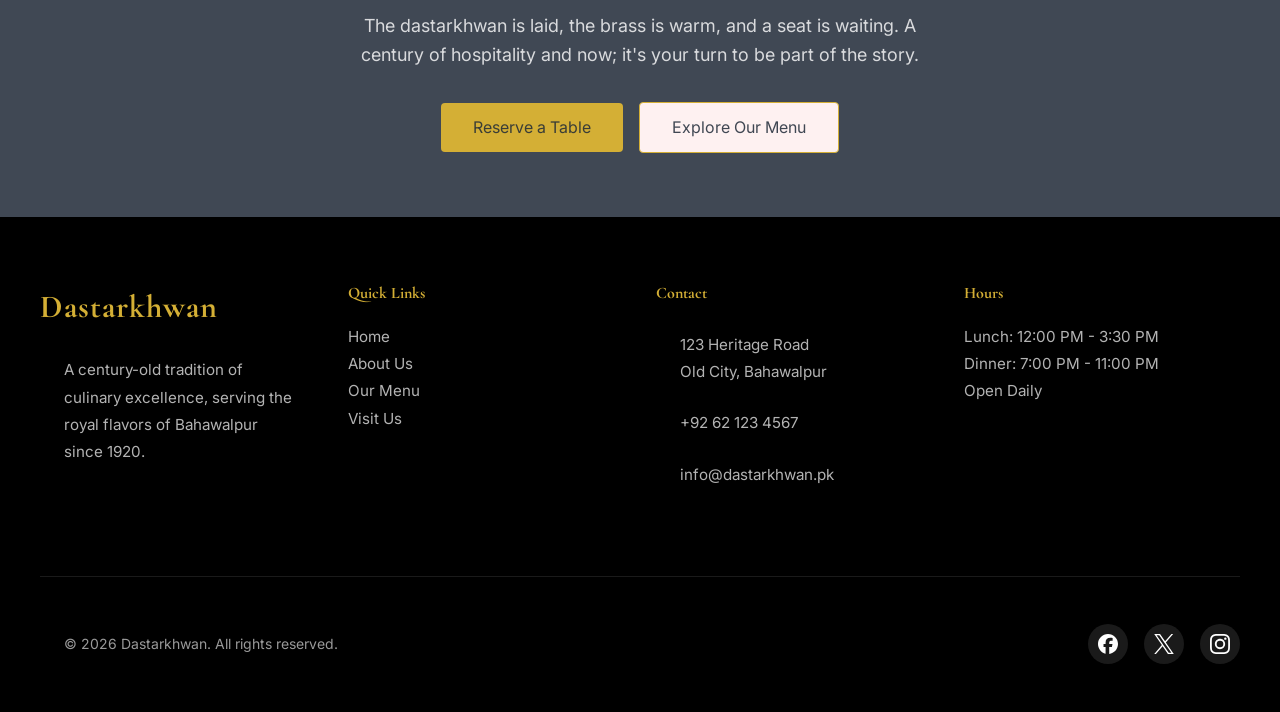
==== commit f4afbc7b: "feat: added the products page and filtering logic." ====
--- a/about.html
+++ b/about.html
@@ -32,7 +32,12 @@
         <a href="#main" class="skip-link">Skip to main content</a>
         <header class="site-header">
             <h1><a href="index.html" class="logo-link">Dastarkhwan</a></h1>
-            <nav>
+            <button class="nav-toggle" aria-label="Open menu" aria-expanded="false">
+                <span class="nav-toggle-bar"></span>
+                <span class="nav-toggle-bar"></span>
+                <span class="nav-toggle-bar"></span>
+            </button>
+            <nav class="main-nav">
                 <ul>
                     <li><a href="index.html" class="nav-link">Home</a></li>
                     <li><a href="about.html" class="nav-link" aria-current="page">About</a></li>
@@ -42,7 +47,7 @@
             </nav>
         </header>
         <main id="main" role="main" aria-label="Main content — Our Story">
-            <section class="page-hero">
+            <section class="page-hero page-hero--about">
                 <div class="container">
                     <h2>Our Story</h2>
                     <p>A century of tradition, hospitality, and the royal flavors of Bahawalpur.</p>
@@ -148,6 +153,16 @@
             </figure>
 
             <!-- Figure 4 -->
+            <figure class="gallery-item">
+                <div class="gallery-frame">
+                    <img src="/images/gallery/jali-light.avif"
+                         alt="Afternoon light passing through a carved jali lattice screen, casting a geometric pattern of light and shadow on a sandstone wall."
+                         loading="lazy">
+                </div>
+                <figcaption>Light through the jali</figcaption>
+            </figure>
+
+            <!-- Figure 6 -->
             <figure class="gallery-item">
                 <div class="gallery-frame">
                     <img src="/images/gallery/musician.avif"
--- a/css/styles.css
+++ b/css/styles.css
@@ -92,7 +92,7 @@
     color: var(--clr-pure-white);
     padding: var(--space-sm) var(--space-md);
     display: flex;
-    justify-content: space-between;
+    
     align-items: center;
     position: fixed;
     width: 100%;
@@ -100,6 +100,12 @@
     z-index: 50;
 }
 
+/* Group nav + favorites badge on the right; logo stays left */
+.site-header nav {
+    margin-left: auto;                /* pushes nav (and everything after it) right */
+    margin-right: var(--space-sm);    /* breathing room between nav and badge */
+}
+
 /* site-header */
 .site-header h1 {
     font-family: var(--ff-heading);
@@ -110,6 +116,32 @@
     list-style: none;
     display: flex;
     gap: var(--space-sm);
+}
+
+/* --- Favorites badge styling --- */
+.favorites-indicator {
+    display: flex;
+    align-items: center;
+    gap: 0.4rem;
+}
+
+.favorites-icon {
+    color: var(--clr-accent);
+    font-size: 1.1rem;
+}
+
+.favorites-badge {
+    background-color: var(--clr-accent);
+    color: var(--clr-text);
+    font-size: 0.875rem;
+    font-weight: 600;
+    min-width: 1.5rem;
+    height: 1.5rem;
+    padding: 0 0.35rem;
+    border-radius: 999px;   /* circle for one digit, pill for more */
+    display: inline-flex;
+    align-items: center;
+    justify-content: center;
 }
 
 /* Primary navigation styling */
@@ -751,19 +783,28 @@
    PAGE HERO — reusable on About / Products / Visit
 ============================================ */
 .page-hero {
-    background:
-        linear-gradient(hsla(215, 28%, 17%, 0.55), hsla(215, 28%, 17%, 0.55)),
-        url("/images/about-hero.webp"); /* your architectural-detail image */
-    background-color: var(--clr-primary); /* fallback while image loads/missing */
+    background-color: var(--clr-primary); /* fallback while image loads */
     background-size: cover;
     background-position: center;
-    min-height: 50vh; /* shorter than the homepage's 100vh */
+    min-height: 50vh;
     display: flex;
     justify-content: center;
     align-items: center;
     text-align: center;
     color: var(--clr-pure-white);
-    padding: var(--space-lg) var(--space-md); /* breathing room on small screens */
+    padding: var(--space-lg) var(--space-md);
+}
+
+.page-hero--about {
+    background-image:
+        linear-gradient(hsla(215, 28%, 17%, 0.55), hsla(215, 28%, 17%, 0.55)),
+        url("/images/about-hero.webp");
+}
+
+.page-hero--products {
+    background-image:
+        linear-gradient(hsla(215, 28%, 17%, 0.55), hsla(215, 28%, 17%, 0.55)),
+        url("/images/products-hero.jpg");
 }
 
 .page-hero h2 {
@@ -1009,3 +1050,198 @@
 .cta-buttons .btn-secondary {
     margin-top: 0;
 }
+
+/* ============================================
+   MOBILE NAVIGATION (hamburger menu)
+============================================ */
+
+/* Hamburger button — hidden on desktop, revealed on mobile */
+.nav-toggle {
+    display: none;                 /* hidden by default (desktop) */
+    background: none;
+    border: none;
+    cursor: pointer;
+    padding: 0.5rem;
+    flex-direction: column;
+    justify-content: center;
+    gap: 5px;
+    color: inherit;                /* bars pick up the header's text color */
+}
+
+.nav-toggle-bar {
+    display: block;
+    width: 26px;
+    height: 3px;
+    background-color: currentColor;
+    border-radius: 2px;
+    transition: var(--transition-base);
+}
+
+/* When the menu is open, morph the bars into an X */
+.site-header.nav-open .nav-toggle-bar:nth-child(1) {
+    transform: translateY(8px) rotate(45deg);
+}
+
+.site-header.nav-open .nav-toggle-bar:nth-child(2) {
+    opacity: 0;
+}
+
+.site-header.nav-open .nav-toggle-bar:nth-child(3) {
+    transform: translateY(-8px) rotate(-45deg);
+}
+
+@media (max-width: 768px) {
+    /* Show the hamburger; push it and the badge to the right */
+    .nav-toggle {
+        display: inline-flex;
+        margin-left: auto;
+        margin-right: var(--space-sm);
+    }
+
+    /* Hide the horizontal nav and clear its desktop auto-margins */
+    .site-header .main-nav {
+        display: none;
+        margin: 0;
+    }
+
+    /* When .nav-open is added (by JS), show the nav as a dropdown panel */
+    .site-header.nav-open .main-nav {
+        display: block;
+        position: absolute;
+        top: 100%;                 /* sits directly below the header bar */
+        left: 0;
+        width: 100%;
+        background-color: var(--clr-bg);
+        box-shadow: var(--shadow-md);
+        padding: var(--space-sm) var(--space-md);
+    }
+
+    /* Stack the links vertically inside the panel */
+    .site-header.nav-open .main-nav ul {
+        flex-direction: column;
+        align-items: center;
+        gap: var(--space-sm);
+    }
+
+    /* Panel links need dark text on the cream panel */
+    .site-header.nav-open .main-nav .nav-link {
+        color: var(--clr-text);
+    }
+
+    /* Give the open header a solid backdrop so the panel feels connected */
+    .site-header.nav-open {
+        background-color: var(--clr-bg);
+        color: var(--clr-text);
+        box-shadow: var(--shadow-sm);
+    }
+
+    .site-header.nav-open .logo-link {
+        color: var(--clr-primary);
+    }
+}
+
+/* ============================================
+   MENU SECTION (products page)
+============================================ */
+.menu {
+    background-color: var(--clr-bg);
+    padding: var(--space-lg) var(--space-md);
+}
+
+.menu-controls {
+    display: flex;
+    justify-content: space-between;
+    align-items: center;
+    flex-wrap: wrap;
+    gap: var(--space-sm);
+    margin-bottom: var(--space-md);
+}
+
+.filter-buttons {
+    display: flex;
+    flex-wrap: wrap;
+    gap: 0.5rem;
+}
+
+.filter-btn {
+    background-color: var(--clr-pure-white);
+    color: var(--clr-text);
+    border: 1px solid var(--border-color);
+    border-radius: 999px;
+    padding: 0.5rem 1.25rem;
+    font-family: var(--ff-body);
+    font-size: 0.9375rem;
+    cursor: pointer;
+    transition: var(--transition-base);
+}
+
+.filter-btn:hover {
+    border-color: var(--clr-accent);
+    color: var(--clr-primary);
+}
+
+.filter-btn.active {
+    background-color: var(--clr-primary);
+    color: var(--clr-pure-white);
+    border-color: var(--clr-primary);
+}
+
+.search-box {
+    flex: 0 1 300px;
+}
+
+.menu-search {
+    width: 100%;
+    padding: 0.6rem 1rem;
+    font-family: var(--ff-body);
+    font-size: 1rem;
+    color: var(--clr-text);
+    background-color: var(--clr-pure-white);
+    border: 1px solid var(--border-color);
+    border-radius: 999px;
+    transition: var(--transition-base);
+}
+
+.menu-search:focus {
+    outline: none;
+    border-color: var(--clr-accent);
+    box-shadow: 0 0 0 3px hsla(46, 65%, 52%, 0.25);
+}
+
+/* In the menu context, remove the grid's default margins so spacing is controlled here */
+.menu .dishes-grid {
+    margin: 0;
+}
+
+/* Empty-state message */
+.menu .menu-empty {
+    margin: 0;
+    text-align: center;
+    color: var(--clr-text);
+    opacity: 0.7;
+    padding: var(--space-lg) 0;
+}
+
+/* Visually hidden, but still read by screen readers */
+.sr-only {
+    position: absolute;
+    width: 1px;
+    height: 1px;
+    padding: 0;
+    margin: -1px;
+    overflow: hidden;
+    clip: rect(0, 0, 0, 0);
+    white-space: nowrap;
+    border: 0;
+}
+
+@media (max-width: 768px) {
+    .menu-controls {
+        flex-direction: column;
+        align-items: stretch;
+    }
+    .search-box {
+        flex: 1 1 auto;
+        width: 100%;
+    }
+}
